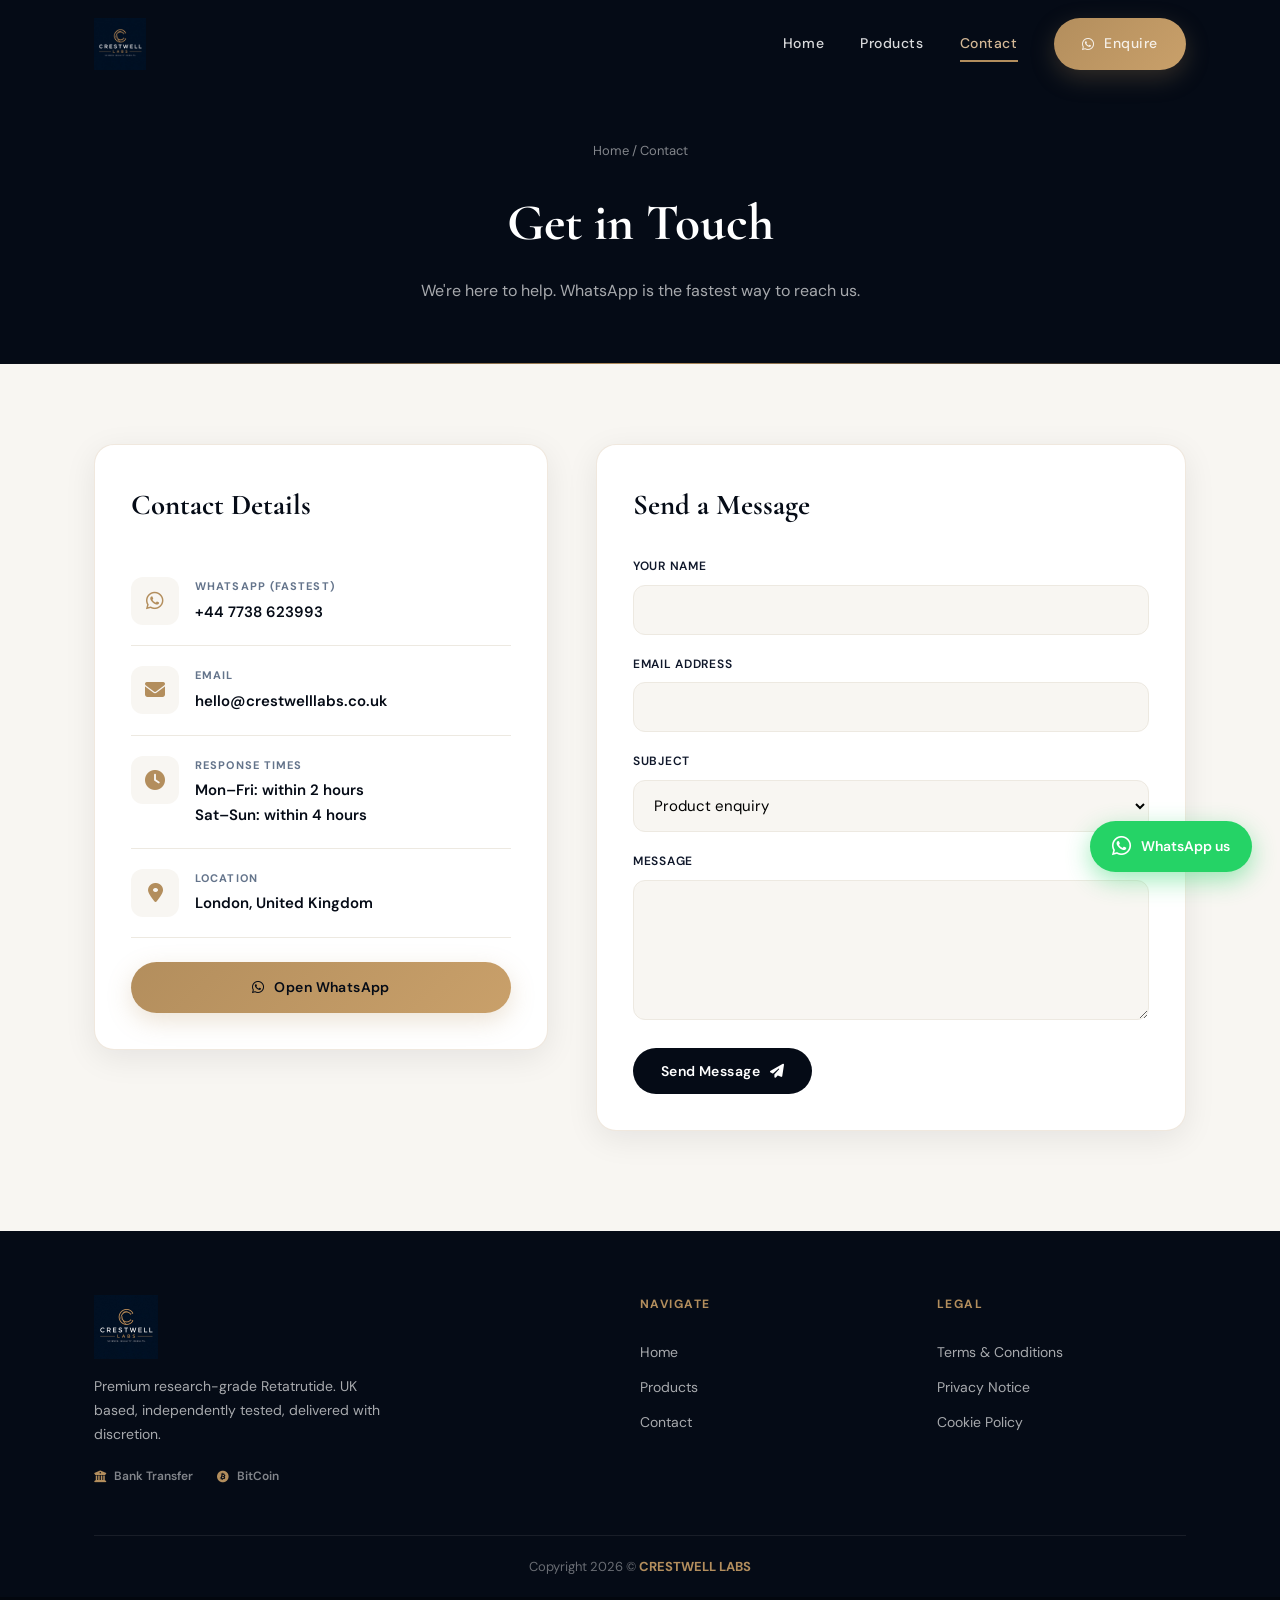
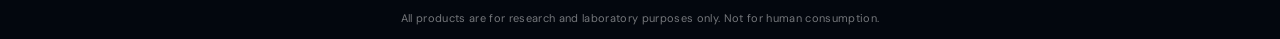
==== contact.html @ 1a8e9d15 "initial files" ====
<!DOCTYPE html>
<html lang="en">
<head>
  <meta charset="UTF-8">
  <meta name="viewport" content="width=device-width, initial-scale=1.0">
  <meta name="description" content="Contact Crestwell Labs — WhatsApp, email, or send a message.">
  <title>Contact | Crestwell Labs</title>
  <link rel="preconnect" href="https://fonts.googleapis.com">
  <link rel="preconnect" href="https://fonts.gstatic.com" crossorigin>
  <link href="https://fonts.googleapis.com/css2?family=Cormorant+Garamond:ital,wght@0,500;0,600;0,700;1,500&family=DM+Sans:wght@400;500;600;700&display=swap" rel="stylesheet">
  <link rel="stylesheet" href="https://cdnjs.cloudflare.com/ajax/libs/font-awesome/6.5.1/css/all.min.css">
  <link rel="stylesheet" href="css/styles.css">
</head>
<body>

  <header class="site-header scrolled">
    <div class="container">
      <div class="header-inner">
        <a href="index.html" class="logo">
          <img src="images/logo-dark.png" alt="Crestwell Labs">
        </a>
        <nav class="nav-desktop">
          <a href="index.html">Home</a>
          <a href="products.html">Products</a>
          <a href="contact.html" class="active">Contact</a>
          <a href="https://wa.me/447738623993?text=Hello%2C%20I%27d%20like%20to%20enquire%20about%20Crestwell%20Labs" class="btn btn-gold" target="_blank" rel="noopener">
            <i class="fab fa-whatsapp"></i> Enquire
          </a>
        </nav>
        <button class="menu-toggle" aria-label="Menu"><i class="fas fa-bars"></i></button>
      </div>
    </div>
  </header>
  <div class="nav-overlay"></div>
  <nav class="nav-mobile">
    <a href="index.html">Home</a>
    <a href="products.html">Products</a>
    <a href="contact.html" class="active">Contact</a>
    <a href="terms.html">Terms &amp; Conditions</a>
    <a href="privacy.html">Privacy Notice</a>
    <a href="cookies.html">Cookie Policy</a>
  </nav>

  <div class="page-hero">
    <div class="container">
      <div class="breadcrumb"><a href="index.html">Home</a> / Contact</div>
      <h1>Get in Touch</h1>
      <p>We're here to help. WhatsApp is the fastest way to reach us.</p>
    </div>
  </div>

  <section style="padding: 80px 0 100px;">
    <div class="container">
      <div class="contact-grid">
        <div class="contact-card">
          <h2>Contact Details</h2>
          <div class="contact-item">
            <div class="contact-item-icon"><i class="fab fa-whatsapp"></i></div>
            <div>
              <label>WhatsApp (Fastest)</label>
              <a href="https://wa.me/447738623993" target="_blank" rel="noopener">+44 7738 623993</a>
            </div>
          </div>
          <div class="contact-item">
            <div class="contact-item-icon"><i class="fas fa-envelope"></i></div>
            <div>
              <label>Email</label>
              <a href="mailto:hello@crestwelllabs.co.uk">hello@crestwelllabs.co.uk</a>
            </div>
          </div>
          <div class="contact-item">
            <div class="contact-item-icon"><i class="fas fa-clock"></i></div>
            <div>
              <label>Response Times</label>
              <p>Mon–Fri: within 2 hours<br>Sat–Sun: within 4 hours</p>
            </div>
          </div>
          <div class="contact-item">
            <div class="contact-item-icon"><i class="fas fa-map-marker-alt"></i></div>
            <div>
              <label>Location</label>
              <p>London, United Kingdom</p>
            </div>
          </div>
          <a href="https://wa.me/447738623993?text=Hello%2C%20I%27d%20like%20to%20get%20in%20touch" class="btn btn-gold" style="width:100%;justify-content:center;margin-top:24px;" target="_blank" rel="noopener">
            <i class="fab fa-whatsapp"></i> Open WhatsApp
          </a>
        </div>

        <div class="contact-card">
          <h2>Send a Message</h2>
          <form id="contactForm">
            <div class="form-group">
              <label for="name">Your Name</label>
              <input type="text" id="name" name="name" required>
            </div>
            <div class="form-group">
              <label for="email">Email Address</label>
              <input type="email" id="email" name="email" required>
            </div>
            <div class="form-group">
              <label for="subject">Subject</label>
              <select id="subject" name="subject">
                <option>Product enquiry</option>
                <option>Order support</option>
                <option>Wholesale enquiry</option>
                <option>General question</option>
              </select>
            </div>
            <div class="form-group">
              <label for="message">Message</label>
              <textarea id="message" name="message" required></textarea>
            </div>
            <button type="submit" class="btn btn-navy">Send Message <i class="fas fa-paper-plane"></i></button>
          </form>
        </div>
      </div>
    </div>
  </section>

  <footer class="site-footer">
    <div class="container">
      <div class="footer-top">
        <div class="footer-brand">
          <img src="images/logo-dark.png" alt="Crestwell Labs">
          <p>Premium research-grade Retatrutide. UK based, independently tested, delivered with discretion.</p>
          <div class="footer-payments">
            <span><i class="fas fa-university"></i> Bank Transfer</span>
            <span><i class="fab fa-bitcoin"></i> BitCoin</span>
          </div>
        </div>
        <div class="footer-col">
          <h4>Navigate</h4>
          <a href="index.html">Home</a>
          <a href="products.html">Products</a>
          <a href="contact.html">Contact</a>
        </div>
        <div class="footer-col">
          <h4>Legal</h4>
          <a href="terms.html">Terms &amp; Conditions</a>
          <a href="privacy.html">Privacy Notice</a>
          <a href="cookies.html">Cookie Policy</a>
        </div>
      </div>
      <div class="footer-bottom">Copyright 2026 &copy; <strong>CRESTWELL LABS</strong></div>
    </div>
    <div class="disclaimer-bar">All products are for research and laboratory purposes only. Not for human consumption.</div>
  </footer>

  <a href="https://wa.me/447738623993?text=Hello%2C%20I%20need%20more%20info%20about%20Crestwell%20Labs" class="whatsapp-float" target="_blank" rel="noopener" aria-label="WhatsApp">
    <i class="fab fa-whatsapp"></i><span>WhatsApp us</span>
  </a>

  <script src="js/main.js"></script>
</body>
</html>
---- css/styles.css ----
/* Crestwell Labs — Premium Static Site */

:root {
  --navy: #050b16;
  --navy-soft: #0c1829;
  --navy-card: #101f35;
  --gold: #b38e5d;
  --gold-light: #d4b896;
  --gold-glow: rgba(179, 142, 93, 0.25);
  --white: #ffffff;
  --cream: #f8f6f2;
  --cream-dark: #ede9e1;
  --text: #0f172a;
  --text-muted: #64748b;
  --border: rgba(179, 142, 93, 0.2);
  --radius: 20px;
  --radius-sm: 12px;
  --shadow: 0 8px 32px rgba(5, 11, 22, 0.08);
  --shadow-lg: 0 24px 60px rgba(5, 11, 22, 0.18);
  --transition: 0.35s cubic-bezier(0.4, 0, 0.2, 1);
}

*, *::before, *::after { margin: 0; padding: 0; box-sizing: border-box; }
html { scroll-behavior: smooth; }

body {
  font-family: 'DM Sans', system-ui, sans-serif;
  background: var(--cream);
  color: var(--text);
  line-height: 1.65;
  font-size: 16px;
  overflow-x: hidden;
}

img { max-width: 100%; height: auto; display: block; }
a { color: inherit; text-decoration: none; }

.container { max-width: 1140px; margin: 0 auto; padding: 0 24px; }

/* ── Header ── */
.site-header {
  position: fixed;
  top: 0;
  left: 0;
  right: 0;
  z-index: 1000;
  padding: 18px 0;
  transition: all var(--transition);
}

.site-header.scrolled {
  background: rgba(5, 11, 22, 0.95);
  backdrop-filter: blur(20px);
  padding: 12px 0;
  box-shadow: 0 4px 30px rgba(0, 0, 0, 0.3);
}

.header-inner {
  display: flex;
  align-items: center;
  justify-content: space-between;
  gap: 24px;
}

.logo img { height: 52px; width: auto; transition: height var(--transition); }
.site-header.scrolled .logo img { height: 44px; }

.nav-desktop {
  display: flex;
  align-items: center;
  gap: 36px;
}

.nav-desktop a {
  font-size: 14px;
  font-weight: 500;
  letter-spacing: 0.04em;
  color: rgba(255, 255, 255, 0.85);
  position: relative;
  transition: color var(--transition);
}

.nav-desktop a::after {
  content: '';
  position: absolute;
  bottom: -6px;
  left: 0;
  width: 0;
  height: 2px;
  background: var(--gold);
  transition: width var(--transition);
}

.nav-desktop a:hover,
.nav-desktop a.active { color: var(--gold-light); }

.nav-desktop a:hover::after,
.nav-desktop a.active::after { width: 100%; }

.btn {
  display: inline-flex;
  align-items: center;
  gap: 10px;
  padding: 14px 28px;
  border-radius: 50px;
  font-family: inherit;
  font-size: 14px;
  font-weight: 600;
  letter-spacing: 0.03em;
  border: none;
  cursor: pointer;
  transition: all var(--transition);
}

.btn-gold {
  background: linear-gradient(135deg, var(--gold), #c9a06a);
  color: var(--navy);
  box-shadow: 0 8px 24px var(--gold-glow);
}

.btn-gold:hover {
  transform: translateY(-3px);
  box-shadow: 0 12px 32px var(--gold-glow);
  color: var(--navy);
}

.btn-outline {
  background: transparent;
  color: var(--white);
  border: 2px solid rgba(255, 255, 255, 0.35);
}

.btn-outline:hover {
  border-color: var(--gold);
  color: var(--gold-light);
  background: rgba(179, 142, 93, 0.1);
}

.btn-navy {
  background: var(--navy);
  color: var(--white);
}

.btn-navy:hover {
  background: var(--gold);
  color: var(--navy);
  transform: translateY(-2px);
}

.menu-toggle {
  display: none;
  background: none;
  border: none;
  color: var(--white);
  font-size: 24px;
  cursor: pointer;
}

.nav-mobile {
  display: none;
  position: fixed;
  top: 0;
  right: -100%;
  width: min(320px, 85vw);
  height: 100vh;
  background: var(--navy);
  padding: 80px 32px 32px;
  flex-direction: column;
  gap: 4px;
  z-index: 999;
  transition: right var(--transition);
  box-shadow: -8px 0 40px rgba(0, 0, 0, 0.4);
}

.nav-mobile.open { right: 0; display: flex; }

.nav-mobile a {
  padding: 16px 0;
  font-size: 15px;
  font-weight: 500;
  color: rgba(255, 255, 255, 0.8);
  border-bottom: 1px solid rgba(255, 255, 255, 0.08);
}

.nav-mobile a:hover,
.nav-mobile a.active { color: var(--gold); }

.nav-overlay {
  display: none;
  position: fixed;
  inset: 0;
  background: rgba(0, 0, 0, 0.6);
  z-index: 998;
}

.nav-overlay.open { display: block; }

/* ── Hero ── */
.hero {
  position: relative;
  min-height: 100vh;
  display: flex;
  align-items: center;
  background: var(--navy);
  overflow: hidden;
  padding: 120px 0 80px;
}

.hero-bg-pattern {
  position: absolute;
  inset: 0;
  opacity: 0.04;
  background-image: url("data:image/svg+xml,%3Csvg width='60' height='60' viewBox='0 0 60 60' xmlns='http://www.w3.org/2000/svg'%3E%3Cg fill='none' fill-rule='evenodd'%3E%3Cg fill='%23b38e5d' fill-opacity='1'%3E%3Cpath d='M36 34v-4h-2v4h-4v2h4v4h2v-4h4v-2h-4zm0-30V0h-2v4h-4v2h4v4h2V6h4V4h-4zM6 34v-4H4v4H0v2h4v4h2v-4h4v-2H6zM6 4V0H4v4H0v2h4v4h2V6h4V4H6z'/%3E%3C/g%3E%3C/g%3E%3C/svg%3E");
}

.hero-glow {
  position: absolute;
  width: 600px;
  height: 600px;
  border-radius: 50%;
  background: radial-gradient(circle, var(--gold-glow) 0%, transparent 70%);
  top: -200px;
  right: -100px;
  pointer-events: none;
}

.hero-glow-2 {
  position: absolute;
  width: 400px;
  height: 400px;
  border-radius: 50%;
  background: radial-gradient(circle, rgba(179, 142, 93, 0.12) 0%, transparent 70%);
  bottom: -100px;
  left: -100px;
  pointer-events: none;
}

.hero-grid {
  display: grid;
  grid-template-columns: 1fr 1fr;
  gap: 60px;
  align-items: center;
  position: relative;
  z-index: 1;
}

.hero-content { color: var(--white); }

.hero-eyebrow {
  display: inline-flex;
  align-items: center;
  gap: 8px;
  font-size: 12px;
  font-weight: 600;
  letter-spacing: 0.2em;
  text-transform: uppercase;
  color: var(--gold);
  margin-bottom: 24px;
}

.hero-eyebrow::before {
  content: '';
  width: 32px;
  height: 1px;
  background: var(--gold);
}

.hero h1 {
  font-family: 'Cormorant Garamond', serif;
  font-size: clamp(2.8rem, 5.5vw, 4.2rem);
  font-weight: 600;
  line-height: 1.1;
  margin-bottom: 24px;
  letter-spacing: -0.02em;
}

.hero h1 em {
  font-style: italic;
  color: var(--gold-light);
}

.hero-desc {
  font-size: 17px;
  color: rgba(255, 255, 255, 0.75);
  max-width: 480px;
  margin-bottom: 36px;
  line-height: 1.75;
}

.hero-actions { display: flex; flex-wrap: wrap; gap: 16px; }

.hero-visual {
  position: relative;
  display: flex;
  justify-content: center;
  align-items: center;
}

.hero-product-frame {
  position: relative;
  background: linear-gradient(145deg, rgba(255,255,255,0.08), rgba(255,255,255,0.02));
  border: 1px solid rgba(179, 142, 93, 0.3);
  border-radius: var(--radius);
  padding: 40px;
  box-shadow: var(--shadow-lg);
}

.hero-product-frame img {
  max-height: 420px;
  width: auto;
  margin: 0 auto;
  filter: drop-shadow(0 20px 40px rgba(0, 0, 0, 0.4));
}

.hero-badge-float {
  position: absolute;
  background: var(--white);
  color: var(--navy);
  padding: 12px 20px;
  border-radius: 50px;
  font-size: 13px;
  font-weight: 700;
  box-shadow: var(--shadow);
  display: flex;
  align-items: center;
  gap: 8px;
}

.hero-badge-float i { color: var(--gold); }

.hero-badge-float.top-right { top: -16px; right: -16px; }
.hero-badge-float.bottom-left { bottom: -16px; left: -16px; }

/* ── Stats bar ── */
.stats-bar {
  background: var(--gold);
  padding: 28px 0;
}

.stats-grid {
  display: grid;
  grid-template-columns: repeat(4, 1fr);
  gap: 24px;
  text-align: center;
}

.stat-item strong {
  display: block;
  font-family: 'Cormorant Garamond', serif;
  font-size: 2rem;
  font-weight: 700;
  color: var(--navy);
  line-height: 1;
  margin-bottom: 4px;
}

.stat-item span {
  font-size: 12px;
  font-weight: 600;
  text-transform: uppercase;
  letter-spacing: 0.1em;
  color: rgba(5, 11, 22, 0.7);
}

/* ── Sections ── */
section { padding: 100px 0; }

.section-label {
  display: inline-block;
  font-size: 11px;
  font-weight: 700;
  letter-spacing: 0.2em;
  text-transform: uppercase;
  color: var(--gold);
  margin-bottom: 12px;
}

.section-header {
  text-align: center;
  max-width: 580px;
  margin: 0 auto 56px;
}

.section-header h2 {
  font-family: 'Cormorant Garamond', serif;
  font-size: clamp(2rem, 4vw, 2.8rem);
  font-weight: 600;
  color: var(--navy);
  margin-bottom: 16px;
  line-height: 1.2;
}

.section-header p { color: var(--text-muted); font-size: 16px; }

/* ── Pillars (from product box) ── */
.pillars-grid {
  display: grid;
  grid-template-columns: repeat(4, 1fr);
  gap: 24px;
}

.pillar-card {
  background: var(--white);
  border-radius: var(--radius);
  padding: 32px 24px;
  text-align: center;
  border: 1px solid var(--border);
  transition: all var(--transition);
}

.pillar-card:hover {
  transform: translateY(-8px);
  box-shadow: var(--shadow-lg);
  border-color: var(--gold);
}

.pillar-icon {
  width: 64px;
  height: 64px;
  margin: 0 auto 20px;
  background: linear-gradient(135deg, var(--navy), var(--navy-soft));
  border-radius: 16px;
  display: flex;
  align-items: center;
  justify-content: center;
  font-size: 26px;
  color: var(--gold);
}

.pillar-card h3 {
  font-size: 15px;
  font-weight: 700;
  color: var(--navy);
  margin-bottom: 10px;
}

.pillar-card p {
  font-size: 13px;
  color: var(--text-muted);
  line-height: 1.6;
}

/* ── Products ── */
.section-dark {
  background: var(--navy);
  color: var(--white);
}

.section-dark .section-header h2 { color: var(--white); }
.section-dark .section-header p { color: rgba(255, 255, 255, 0.6); }

.products-grid {
  display: grid;
  grid-template-columns: repeat(auto-fill, minmax(300px, 1fr));
  gap: 28px;
}

.product-card {
  background: var(--navy-card);
  border-radius: var(--radius);
  overflow: hidden;
  border: 1px solid rgba(179, 142, 93, 0.15);
  transition: all var(--transition);
  display: flex;
  flex-direction: column;
}

.product-card:hover {
  transform: translateY(-10px);
  border-color: var(--gold);
  box-shadow: 0 24px 48px rgba(0, 0, 0, 0.4), 0 0 0 1px rgba(179, 142, 93, 0.2);
}

.product-image {
  background: linear-gradient(180deg, rgba(255,255,255,0.06) 0%, transparent 100%);
  padding: 32px 24px 16px;
  display: flex;
  align-items: center;
  justify-content: center;
  min-height: 280px;
}

.product-image img {
  max-height: 220px;
  width: auto;
  object-fit: contain;
  transition: transform 0.5s ease;
}

.product-card:hover .product-image img { transform: scale(1.05); }

.product-body {
  padding: 24px 28px 28px;
  flex: 1;
  display: flex;
  flex-direction: column;
}

.product-purity {
  display: inline-flex;
  align-items: center;
  gap: 6px;
  font-size: 11px;
  font-weight: 700;
  letter-spacing: 0.12em;
  text-transform: uppercase;
  color: var(--gold);
  border: 1px solid var(--gold);
  padding: 4px 12px;
  border-radius: 4px;
  width: fit-content;
  margin-bottom: 12px;
}

.product-body h3 {
  font-family: 'Cormorant Garamond', serif;
  font-size: 1.5rem;
  font-weight: 600;
  color: var(--white);
  margin-bottom: 6px;
}

.product-subtitle {
  font-size: 12px;
  color: var(--gold);
  font-weight: 600;
  letter-spacing: 0.08em;
  text-transform: uppercase;
  margin-bottom: 16px;
}

.product-price {
  font-size: 1.75rem;
  font-weight: 700;
  color: var(--gold-light);
  margin-bottom: 20px;
  margin-top: auto;
}

.product-price small {
  font-size: 14px;
  font-weight: 400;
  color: rgba(255, 255, 255, 0.5);
}

.btn-enquire {
  display: flex;
  align-items: center;
  justify-content: center;
  gap: 8px;
  width: 100%;
  padding: 14px;
  background: transparent;
  border: 2px solid var(--gold);
  color: var(--gold);
  border-radius: 50px;
  font-family: inherit;
  font-size: 13px;
  font-weight: 600;
  letter-spacing: 0.05em;
  text-transform: uppercase;
  transition: all var(--transition);
  cursor: pointer;
}

.btn-enquire:hover {
  background: var(--gold);
  color: var(--navy);
}

/* Products page — light cards */
.products-page .product-card {
  background: var(--white);
  border-color: var(--border);
}

.products-page .product-card:hover {
  box-shadow: var(--shadow-lg);
}

.products-page .product-image {
  background: var(--cream);
}

.products-page .product-body h3 { color: var(--navy); }
.products-page .product-price { color: var(--navy); }
.products-page .btn-enquire { color: var(--navy); border-color: var(--navy); }
.products-page .btn-enquire:hover { background: var(--navy); color: var(--white); }

/* ── About band ── */
.about-band {
  display: grid;
  grid-template-columns: 1fr 1fr;
  gap: 80px;
  align-items: center;
}

.about-visual {
  position: relative;
}

.about-visual img {
  border-radius: var(--radius);
  box-shadow: var(--shadow-lg);
  width: 100%;
}

.about-visual::before {
  content: '';
  position: absolute;
  inset: -16px;
  border: 2px solid var(--gold);
  border-radius: calc(var(--radius) + 8px);
  opacity: 0.4;
  z-index: -1;
}

.about-text h2 {
  font-family: 'Cormorant Garamond', serif;
  font-size: 2.4rem;
  color: var(--navy);
  margin-bottom: 20px;
  line-height: 1.2;
}

.about-text p {
  color: var(--text-muted);
  margin-bottom: 16px;
  font-size: 16px;
}

.about-list {
  list-style: none;
  margin: 28px 0 32px;
}

.about-list li {
  display: flex;
  align-items: center;
  gap: 12px;
  padding: 10px 0;
  font-weight: 500;
  color: var(--text);
}

.about-list li i {
  color: var(--gold);
  font-size: 18px;
}

/* ── CTA ── */
.cta-section {
  background: linear-gradient(135deg, var(--navy) 0%, var(--navy-soft) 100%);
  padding: 80px 0;
  text-align: center;
  position: relative;
  overflow: hidden;
}

.cta-section::before {
  content: '';
  position: absolute;
  inset: 0;
  background: radial-gradient(ellipse at center, var(--gold-glow) 0%, transparent 60%);
  pointer-events: none;
}

.cta-section h2 {
  font-family: 'Cormorant Garamond', serif;
  font-size: clamp(2rem, 4vw, 2.8rem);
  color: var(--white);
  margin-bottom: 16px;
  position: relative;
}

.cta-section p {
  color: rgba(255, 255, 255, 0.7);
  max-width: 500px;
  margin: 0 auto 32px;
  position: relative;
}

/* ── Page hero (inner pages) ── */
.page-hero {
  background: var(--navy);
  padding: 140px 0 60px;
  text-align: center;
  color: var(--white);
  position: relative;
  overflow: hidden;
}

.page-hero::after {
  content: '';
  position: absolute;
  bottom: 0;
  left: 0;
  right: 0;
  height: 1px;
  background: linear-gradient(90deg, transparent, var(--gold), transparent);
}

.page-hero h1 {
  font-family: 'Cormorant Garamond', serif;
  font-size: clamp(2.2rem, 4vw, 3.2rem);
  margin-bottom: 12px;
}

.page-hero p {
  color: rgba(255, 255, 255, 0.65);
  font-size: 16px;
}

.breadcrumb {
  font-size: 13px;
  color: rgba(255, 255, 255, 0.5);
  margin-bottom: 20px;
}

.breadcrumb a:hover { color: var(--gold); }

/* ── Contact ── */
.contact-grid {
  display: grid;
  grid-template-columns: 1fr 1.3fr;
  gap: 48px;
  align-items: start;
}

.contact-card {
  background: var(--white);
  border-radius: var(--radius);
  padding: 36px;
  border: 1px solid var(--border);
  box-shadow: var(--shadow);
}

.contact-card h2 {
  font-family: 'Cormorant Garamond', serif;
  font-size: 1.8rem;
  color: var(--navy);
  margin-bottom: 28px;
}

.contact-item {
  display: flex;
  gap: 16px;
  padding: 20px 0;
  border-bottom: 1px solid var(--cream-dark);
}

.contact-item:last-child { border-bottom: none; }

.contact-item-icon {
  width: 48px;
  height: 48px;
  background: var(--cream);
  border-radius: 12px;
  display: flex;
  align-items: center;
  justify-content: center;
  color: var(--gold);
  font-size: 20px;
  flex-shrink: 0;
}

.contact-item label {
  display: block;
  font-size: 11px;
  font-weight: 700;
  text-transform: uppercase;
  letter-spacing: 0.1em;
  color: var(--text-muted);
  margin-bottom: 4px;
}

.contact-item a,
.contact-item p {
  font-weight: 600;
  color: var(--navy);
  font-size: 15px;
}

.contact-item a:hover { color: var(--gold); }

.form-group { margin-bottom: 20px; }

.form-group label {
  display: block;
  font-size: 12px;
  font-weight: 600;
  text-transform: uppercase;
  letter-spacing: 0.06em;
  margin-bottom: 8px;
  color: var(--text);
}

.form-group input,
.form-group textarea,
.form-group select {
  width: 100%;
  padding: 14px 16px;
  border: 1.5px solid var(--cream-dark);
  border-radius: var(--radius-sm);
  font-family: inherit;
  font-size: 15px;
  background: var(--cream);
  transition: border-color var(--transition);
}

.form-group input:focus,
.form-group textarea:focus,
.form-group select:focus {
  outline: none;
  border-color: var(--gold);
  background: var(--white);
}

.form-group textarea { min-height: 140px; resize: vertical; }

/* ── Legal ── */
.legal-wrap {
  max-width: 760px;
  margin: 0 auto;
  background: var(--white);
  border-radius: var(--radius);
  padding: 48px;
  border: 1px solid var(--border);
  box-shadow: var(--shadow);
}

.legal-wrap h2 {
  font-family: 'Cormorant Garamond', serif;
  font-size: 2rem;
  color: var(--navy);
  margin-bottom: 24px;
}

.legal-wrap h3 {
  font-size: 16px;
  color: var(--navy);
  margin: 28px 0 10px;
}

.legal-wrap p,
.legal-wrap li {
  color: var(--text-muted);
  font-size: 15px;
  line-height: 1.75;
  margin-bottom: 10px;
}

.legal-wrap ul { padding-left: 20px; }

.legal-wrap .updated {
  margin-top: 32px;
  font-size: 13px;
  font-style: italic;
  color: var(--text-muted);
}

/* ── Footer ── */
.site-footer {
  background: var(--navy);
  color: rgba(255, 255, 255, 0.65);
  padding: 64px 0 0;
}

.footer-top {
  display: grid;
  grid-template-columns: 2fr 1fr 1fr;
  gap: 48px;
  padding-bottom: 48px;
  border-bottom: 1px solid rgba(255, 255, 255, 0.08);
}

.footer-brand img { height: 64px; margin-bottom: 16px; }

.footer-brand p {
  font-size: 14px;
  line-height: 1.7;
  max-width: 300px;
}

.footer-col h4 {
  font-size: 12px;
  font-weight: 700;
  text-transform: uppercase;
  letter-spacing: 0.12em;
  color: var(--gold);
  margin-bottom: 20px;
}

.footer-col a {
  display: block;
  font-size: 14px;
  padding: 6px 0;
  transition: color var(--transition);
}

.footer-col a:hover { color: var(--gold-light); }

.footer-payments {
  display: flex;
  gap: 24px;
  margin-top: 20px;
}

.footer-payments span {
  font-size: 12px;
  font-weight: 600;
  color: rgba(255, 255, 255, 0.5);
  display: flex;
  align-items: center;
  gap: 8px;
}

.footer-payments i { color: var(--gold); }

.footer-bottom {
  text-align: center;
  padding: 20px 0;
  font-size: 13px;
  color: rgba(255, 255, 255, 0.4);
}

.footer-bottom strong { color: var(--gold); }

.disclaimer-bar {
  background: rgba(0, 0, 0, 0.35);
  text-align: center;
  padding: 12px;
  font-size: 11px;
  color: rgba(255, 255, 255, 0.45);
  letter-spacing: 0.03em;
}

/* ── WhatsApp ── */
.whatsapp-float {
  position: fixed;
  bottom: 28px;
  right: 28px;
  background: #25d366;
  color: white;
  padding: 14px 22px;
  border-radius: 50px;
  font-weight: 600;
  font-size: 14px;
  display: flex;
  align-items: center;
  gap: 10px;
  box-shadow: 0 8px 24px rgba(37, 211, 102, 0.45);
  z-index: 999;
  transition: transform var(--transition);
}

.whatsapp-float:hover {
  transform: scale(1.06);
  color: white;
}

.whatsapp-float i { font-size: 22px; }

.text-center { text-align: center; }
.mt-48 { margin-top: 48px; }

/* ── Responsive ── */
@media (max-width: 1024px) {
  .hero-grid { grid-template-columns: 1fr; text-align: center; }
  .hero-desc { margin-left: auto; margin-right: auto; }
  .hero-actions { justify-content: center; }
  .hero-visual { order: -1; }
  .hero-product-frame img { max-height: 300px; }
  .pillars-grid { grid-template-columns: repeat(2, 1fr); }
  .about-band { grid-template-columns: 1fr; gap: 48px; }
  .footer-top { grid-template-columns: 1fr 1fr; }
  .stats-grid { grid-template-columns: repeat(2, 1fr); }
}

@media (max-width: 768px) {
  .nav-desktop { display: none; }
  .menu-toggle { display: block; }
  section { padding: 72px 0; }
  .pillars-grid { grid-template-columns: 1fr; }
  .contact-grid { grid-template-columns: 1fr; }
  .footer-top { grid-template-columns: 1fr; }
  .products-grid { grid-template-columns: 1fr; }
  .hero-badge-float { display: none; }
  .whatsapp-float span { display: none; }
  .whatsapp-float {
    width: 56px;
    height: 56px;
    padding: 0;
    justify-content: center;
    border-radius: 50%;
  }
}
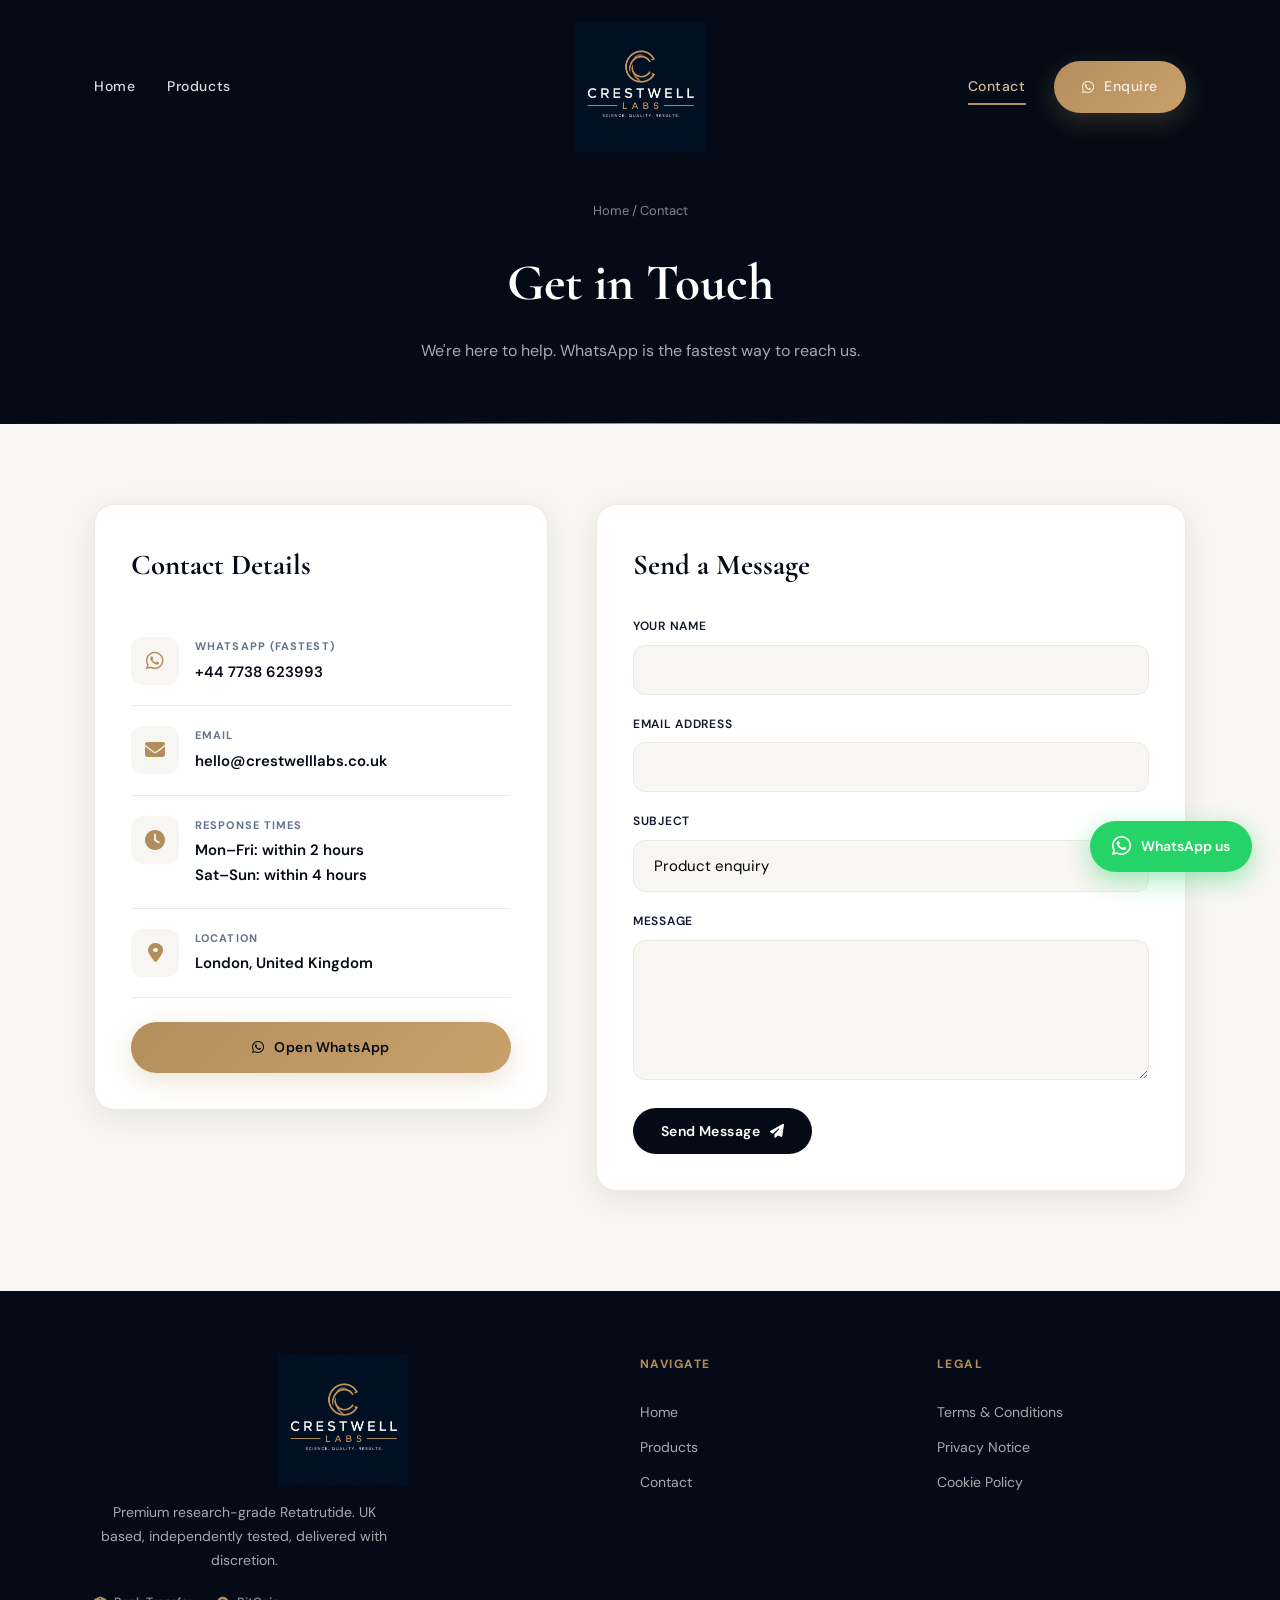
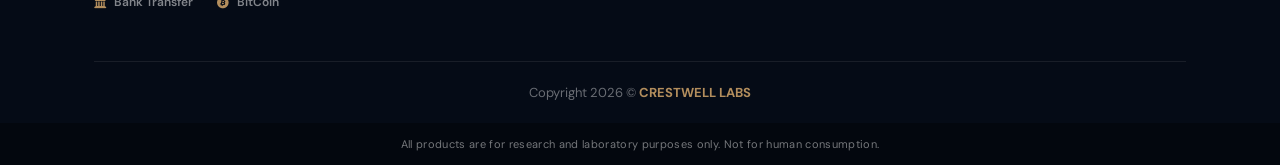
==== commit 2e3a012e: "update the header logo" ====
--- a/contact.html
+++ b/contact.html
@@ -16,18 +16,22 @@
   <header class="site-header scrolled">
     <div class="container">
       <div class="header-inner">
-        <a href="index.html" class="logo">
+        <nav class="nav-desktop nav-left">
+          <a href="index.html">Home</a>
+          <a href="products.html">Products</a>
+        </nav>
+        <a href="index.html" class="logo logo-center">
           <img src="images/logo-dark.png" alt="Crestwell Labs">
         </a>
-        <nav class="nav-desktop">
-          <a href="index.html">Home</a>
-          <a href="products.html">Products</a>
-          <a href="contact.html" class="active">Contact</a>
-          <a href="https://wa.me/447738623993?text=Hello%2C%20I%27d%20like%20to%20enquire%20about%20Crestwell%20Labs" class="btn btn-gold" target="_blank" rel="noopener">
-            <i class="fab fa-whatsapp"></i> Enquire
-          </a>
-        </nav>
-        <button class="menu-toggle" aria-label="Menu"><i class="fas fa-bars"></i></button>
+        <div class="header-right">
+          <nav class="nav-desktop nav-right">
+            <a href="contact.html" class="active">Contact</a>
+            <a href="https://wa.me/447738623993?text=Hello%2C%20I%27d%20like%20to%20enquire%20about%20Crestwell%20Labs" class="btn btn-gold" target="_blank" rel="noopener">
+              <i class="fab fa-whatsapp"></i> Enquire
+            </a>
+          </nav>
+          <button class="menu-toggle" aria-label="Menu"><i class="fas fa-bars"></i></button>
+        </div>
       </div>
     </div>
   </header>
--- a/css/styles.css
+++ b/css/styles.css
@@ -44,32 +44,57 @@
   left: 0;
   right: 0;
   z-index: 1000;
-  padding: 18px 0;
+  padding: 22px 0;
   transition: all var(--transition);
 }
 
 .site-header.scrolled {
   background: rgba(5, 11, 22, 0.95);
   backdrop-filter: blur(20px);
-  padding: 12px 0;
+  padding: 14px 0;
   box-shadow: 0 4px 30px rgba(0, 0, 0, 0.3);
 }
 
+.site-header .container { position: relative; }
+
 .header-inner {
-  display: flex;
-  align-items: center;
-  justify-content: space-between;
-  gap: 24px;
-}
-
-.logo img { height: 52px; width: auto; transition: height var(--transition); }
-.site-header.scrolled .logo img { height: 44px; }
+  display: grid;
+  grid-template-columns: 1fr auto 1fr;
+  align-items: center;
+  gap: 20px;
+}
+
+.logo-center {
+  justify-self: center;
+  text-align: center;
+  display: flex;
+  justify-content: center;
+}
+
+.logo img {
+  height: 130px;
+  width: auto;
+  max-width: min(320px, 70vw);
+  transition: height var(--transition);
+}
+
+.site-header.scrolled .logo img { height: 100px; }
+
+.header-right {
+  justify-self: end;
+  display: flex;
+  align-items: center;
+  gap: 20px;
+}
 
 .nav-desktop {
   display: flex;
   align-items: center;
-  gap: 36px;
-}
+  gap: 32px;
+}
+
+.nav-left { justify-self: start; }
+.nav-right { gap: 28px; }
 
 .nav-desktop a {
   font-size: 14px;
@@ -203,7 +228,7 @@
   align-items: center;
   background: var(--navy);
   overflow: hidden;
-  padding: 120px 0 80px;
+  padding: 180px 0 80px;
 }
 
 .hero-bg-pattern {
@@ -683,7 +708,7 @@
 /* ── Page hero (inner pages) ── */
 .page-hero {
   background: var(--navy);
-  padding: 140px 0 60px;
+  padding: 200px 0 60px;
   text-align: center;
   color: var(--white);
   position: relative;
@@ -874,7 +899,16 @@
   border-bottom: 1px solid rgba(255, 255, 255, 0.08);
 }
 
-.footer-brand img { height: 64px; margin-bottom: 16px; }
+.footer-brand {
+  text-align: center;
+}
+
+.footer-brand img {
+  height: 130px;
+  width: auto;
+  max-width: 280px;
+  margin: 0 auto 16px;
+}
 
 .footer-brand p {
   font-size: 14px;
@@ -979,6 +1013,22 @@
 
 @media (max-width: 768px) {
   .nav-desktop { display: none; }
+  .nav-left { display: none; }
+  .header-inner {
+    grid-template-columns: 1fr;
+    justify-items: center;
+  }
+  .logo img {
+    height: 96px;
+    max-width: min(260px, 75vw);
+  }
+  .site-header.scrolled .logo img { height: 82px; }
+  .header-right {
+    position: absolute;
+    right: 0;
+    top: 50%;
+    transform: translateY(-50%);
+  }
   .menu-toggle { display: block; }
   section { padding: 72px 0; }
   .pillars-grid { grid-template-columns: 1fr; }
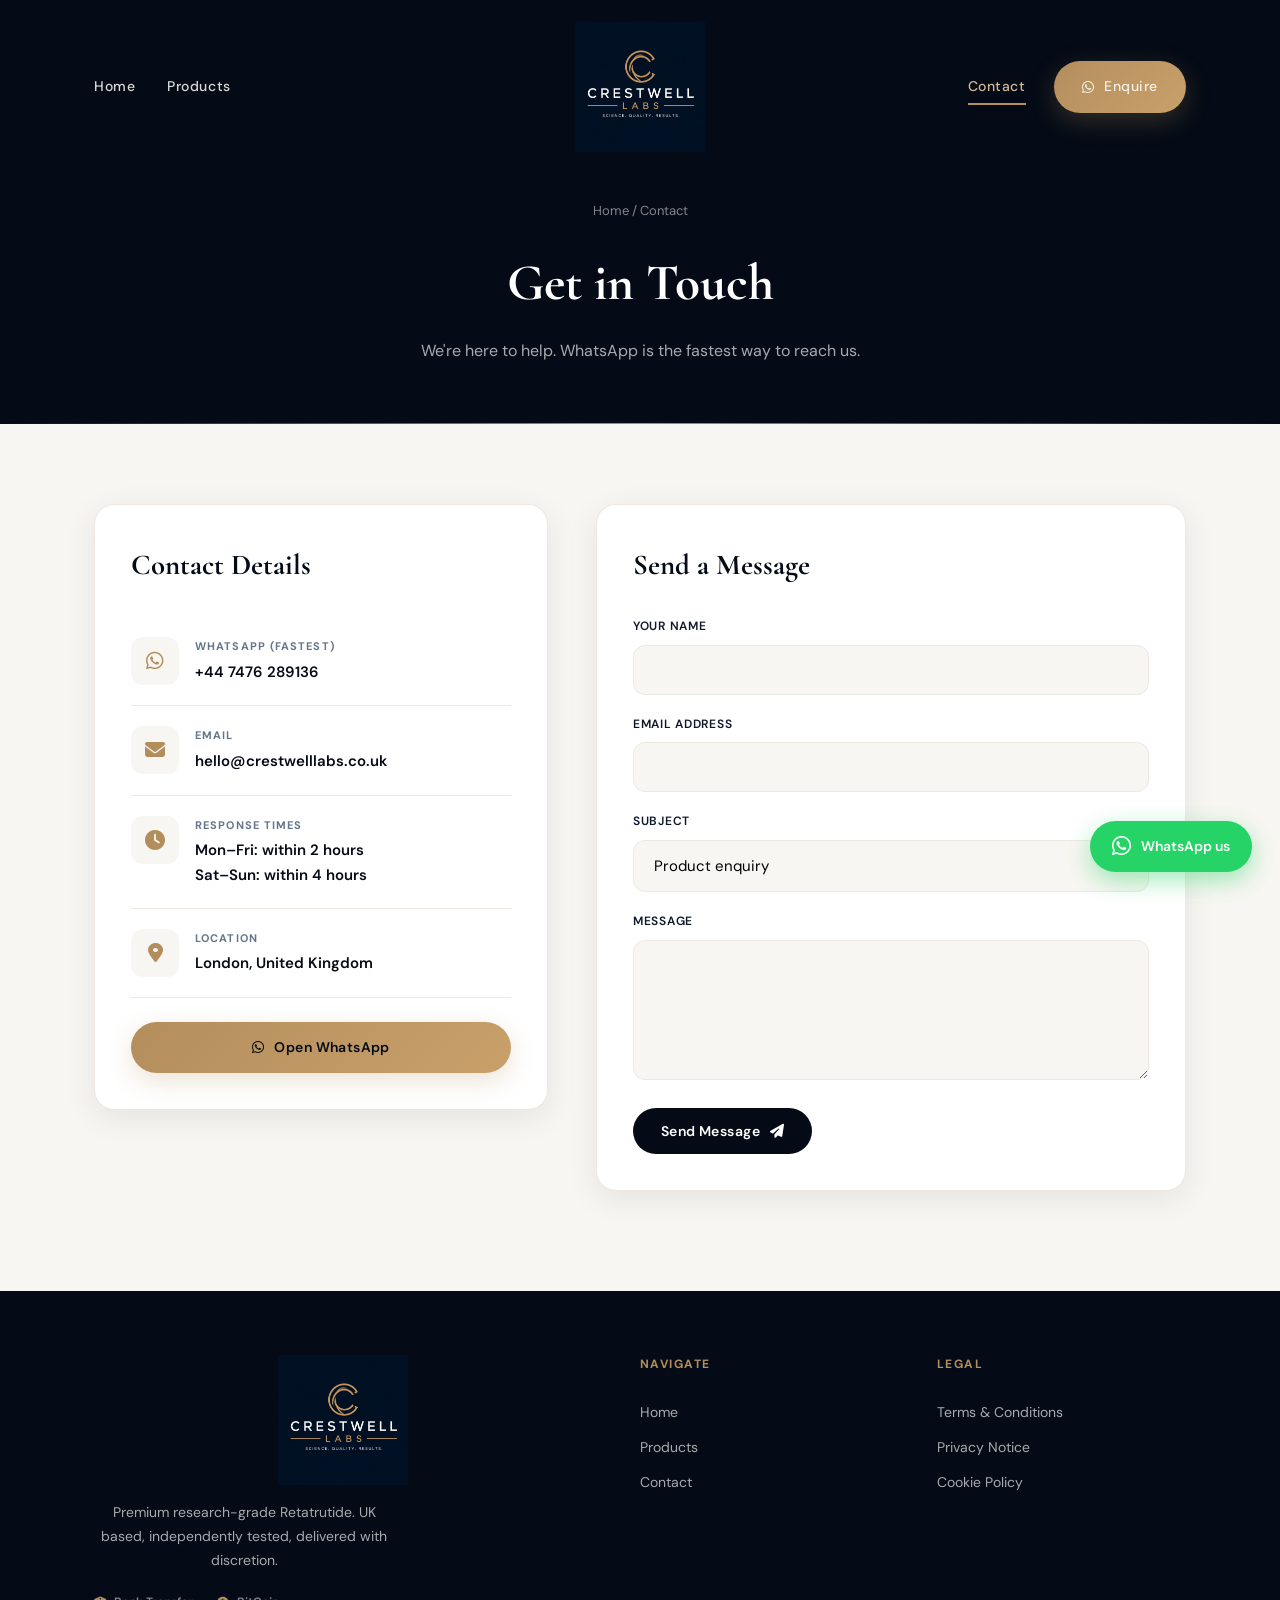
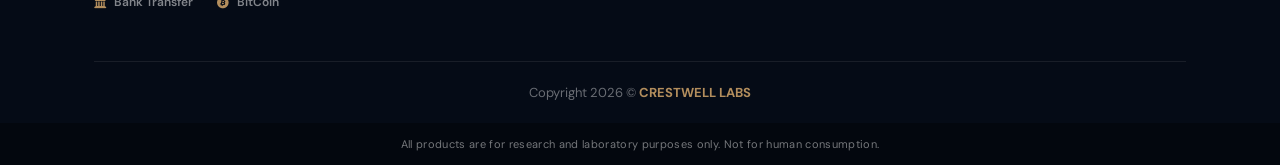
==== commit 852d3f27: "updated the mobile number" ====
--- a/contact.html
+++ b/contact.html
@@ -26,7 +26,7 @@
         <div class="header-right">
           <nav class="nav-desktop nav-right">
             <a href="contact.html" class="active">Contact</a>
-            <a href="https://wa.me/447738623993?text=Hello%2C%20I%27d%20like%20to%20enquire%20about%20Crestwell%20Labs" class="btn btn-gold" target="_blank" rel="noopener">
+            <a href="https://wa.me/447476289136?text=Hello%2C%20I%27d%20like%20to%20enquire%20about%20Crestwell%20Labs" class="btn btn-gold" target="_blank" rel="noopener">
               <i class="fab fa-whatsapp"></i> Enquire
             </a>
           </nav>
@@ -37,12 +37,18 @@
   </header>
   <div class="nav-overlay"></div>
   <nav class="nav-mobile">
-    <a href="index.html">Home</a>
-    <a href="products.html">Products</a>
-    <a href="contact.html" class="active">Contact</a>
-    <a href="terms.html">Terms &amp; Conditions</a>
-    <a href="privacy.html">Privacy Notice</a>
-    <a href="cookies.html">Cookie Policy</a>
+    <div class="nav-mobile-top">
+      <img src="images/logo-dark.png" alt="Crestwell Labs" class="nav-mobile-logo">
+      <button class="nav-mobile-close" aria-label="Close menu"><i class="fas fa-times"></i></button>
+    </div>
+    <div class="nav-mobile-links">
+      <a href="index.html">Home</a>
+      <a href="products.html">Products</a>
+      <a href="contact.html" class="active">Contact</a>
+      <a href="terms.html">Terms &amp; Conditions</a>
+      <a href="privacy.html">Privacy Notice</a>
+      <a href="cookies.html">Cookie Policy</a>
+    </div>
   </nav>
 
   <div class="page-hero">
@@ -62,7 +68,7 @@
             <div class="contact-item-icon"><i class="fab fa-whatsapp"></i></div>
             <div>
               <label>WhatsApp (Fastest)</label>
-              <a href="https://wa.me/447738623993" target="_blank" rel="noopener">+44 7738 623993</a>
+              <a href="https://wa.me/447476289136" target="_blank" rel="noopener">+44 7476 289136</a>
             </div>
           </div>
           <div class="contact-item">
@@ -86,7 +92,7 @@
               <p>London, United Kingdom</p>
             </div>
           </div>
-          <a href="https://wa.me/447738623993?text=Hello%2C%20I%27d%20like%20to%20get%20in%20touch" class="btn btn-gold" style="width:100%;justify-content:center;margin-top:24px;" target="_blank" rel="noopener">
+          <a href="https://wa.me/447476289136?text=Hello%2C%20I%27d%20like%20to%20get%20in%20touch" class="btn btn-gold" style="width:100%;justify-content:center;margin-top:24px;" target="_blank" rel="noopener">
             <i class="fab fa-whatsapp"></i> Open WhatsApp
           </a>
         </div>
@@ -151,7 +157,7 @@
     <div class="disclaimer-bar">All products are for research and laboratory purposes only. Not for human consumption.</div>
   </footer>
 
-  <a href="https://wa.me/447738623993?text=Hello%2C%20I%20need%20more%20info%20about%20Crestwell%20Labs" class="whatsapp-float" target="_blank" rel="noopener" aria-label="WhatsApp">
+  <a href="https://wa.me/447476289136?text=Hello%2C%20I%20need%20more%20info%20about%20Crestwell%20Labs" class="whatsapp-float" target="_blank" rel="noopener" aria-label="WhatsApp">
     <i class="fab fa-whatsapp"></i><span>WhatsApp us</span>
   </a>
 
--- a/css/styles.css
+++ b/css/styles.css
@@ -186,24 +186,66 @@
   position: fixed;
   top: 0;
   right: -100%;
-  width: min(320px, 85vw);
+  width: min(320px, 88vw);
   height: 100vh;
+  height: 100dvh;
   background: var(--navy);
-  padding: 80px 32px 32px;
+  padding: 0;
   flex-direction: column;
-  gap: 4px;
-  z-index: 999;
+  z-index: 1002;
   transition: right var(--transition);
   box-shadow: -8px 0 40px rgba(0, 0, 0, 0.4);
+  overflow-y: auto;
+  -webkit-overflow-scrolling: touch;
 }
 
 .nav-mobile.open { right: 0; display: flex; }
 
+.nav-mobile-top {
+  display: flex;
+  align-items: center;
+  justify-content: space-between;
+  padding: max(20px, env(safe-area-inset-top)) 24px 20px;
+  border-bottom: 1px solid rgba(255, 255, 255, 0.08);
+  flex-shrink: 0;
+}
+
+.nav-mobile-logo {
+  height: 56px;
+  width: auto;
+  max-width: 180px;
+}
+
+.nav-mobile-close {
+  background: rgba(255, 255, 255, 0.08);
+  border: none;
+  color: var(--white);
+  width: 44px;
+  height: 44px;
+  border-radius: 50%;
+  font-size: 20px;
+  cursor: pointer;
+  display: flex;
+  align-items: center;
+  justify-content: center;
+  flex-shrink: 0;
+  transition: background var(--transition);
+}
+
+.nav-mobile-close:hover { background: rgba(179, 142, 93, 0.3); }
+
+.nav-mobile-links {
+  display: flex;
+  flex-direction: column;
+  padding: 8px 24px 32px;
+  flex: 1;
+}
+
 .nav-mobile a {
-  padding: 16px 0;
-  font-size: 15px;
+  padding: 18px 0;
+  font-size: 16px;
   font-weight: 500;
-  color: rgba(255, 255, 255, 0.8);
+  color: rgba(255, 255, 255, 0.85);
   border-bottom: 1px solid rgba(255, 255, 255, 0.08);
 }
 
@@ -215,7 +257,7 @@
   position: fixed;
   inset: 0;
   background: rgba(0, 0, 0, 0.6);
-  z-index: 998;
+  z-index: 1001;
 }
 
 .nav-overlay.open { display: block; }
@@ -568,6 +610,14 @@
   color: rgba(255, 255, 255, 0.5);
 }
 
+.product-actions {
+  display: flex;
+  flex-direction: column;
+  gap: 10px;
+  margin-top: auto;
+}
+
+.btn-info,
 .btn-enquire {
   display: flex;
   align-items: center;
@@ -575,9 +625,6 @@
   gap: 8px;
   width: 100%;
   padding: 14px;
-  background: transparent;
-  border: 2px solid var(--gold);
-  color: var(--gold);
   border-radius: 50px;
   font-family: inherit;
   font-size: 13px;
@@ -588,6 +635,24 @@
   cursor: pointer;
 }
 
+.btn-info {
+  background: rgba(255, 255, 255, 0.08);
+  border: 2px solid rgba(255, 255, 255, 0.35);
+  color: var(--white);
+}
+
+.btn-info:hover {
+  background: rgba(255, 255, 255, 0.15);
+  border-color: var(--gold-light);
+  color: var(--gold-light);
+}
+
+.btn-enquire {
+  background: transparent;
+  border: 2px solid var(--gold);
+  color: var(--gold);
+}
+
 .btn-enquire:hover {
   background: var(--gold);
   color: var(--navy);
@@ -609,8 +674,134 @@
 
 .products-page .product-body h3 { color: var(--navy); }
 .products-page .product-price { color: var(--navy); }
+.products-page .btn-info {
+  background: var(--cream);
+  border-color: var(--gold);
+  color: var(--navy);
+}
+.products-page .btn-info:hover {
+  background: var(--gold);
+  border-color: var(--gold);
+  color: var(--white);
+}
 .products-page .btn-enquire { color: var(--navy); border-color: var(--navy); }
 .products-page .btn-enquire:hover { background: var(--navy); color: var(--white); }
+
+/* ── Information page ── */
+.info-page { padding: 40px 0 100px; }
+
+.info-product-image {
+  text-align: center;
+  max-width: 460px;
+  margin: 0 auto 40px;
+  padding: 0 16px;
+}
+
+.info-product-image img {
+  width: 100%;
+  max-height: 400px;
+  object-fit: contain;
+  margin: 0 auto;
+  filter: drop-shadow(0 20px 40px rgba(5, 11, 22, 0.15));
+}
+
+.info-content {
+  max-width: 820px;
+  margin: 0 auto;
+  background: var(--white);
+  border-radius: var(--radius);
+  padding: 48px;
+  border: 1px solid var(--border);
+  box-shadow: var(--shadow);
+}
+
+.info-content h2 {
+  font-family: 'Cormorant Garamond', serif;
+  font-size: clamp(1.6rem, 3.5vw, 2.2rem);
+  color: var(--navy);
+  margin-bottom: 20px;
+  line-height: 1.25;
+}
+
+.info-content h3 {
+  font-family: 'Cormorant Garamond', serif;
+  font-size: 1.5rem;
+  color: var(--navy);
+  margin: 36px 0 16px;
+}
+
+.info-content p {
+  color: var(--text-muted);
+  font-size: 16px;
+  line-height: 1.8;
+  margin-bottom: 16px;
+}
+
+.info-content ul {
+  list-style: none;
+  margin: 16px 0 24px;
+  padding: 0;
+}
+
+.info-content ul li {
+  position: relative;
+  padding: 8px 0 8px 24px;
+  color: var(--text);
+  font-size: 15px;
+  line-height: 1.6;
+}
+
+.info-content ul li::before {
+  content: '•';
+  position: absolute;
+  left: 0;
+  color: var(--gold);
+  font-weight: 700;
+}
+
+.info-faq {
+  margin-top: 8px;
+}
+
+.info-faq-item {
+  padding: 20px 0;
+  border-bottom: 1px solid var(--cream-dark);
+}
+
+.info-faq-item:last-child { border-bottom: none; }
+
+.info-faq-item strong {
+  display: block;
+  color: var(--navy);
+  font-size: 15px;
+  margin-bottom: 8px;
+}
+
+.info-faq-item p {
+  margin-bottom: 0;
+}
+
+.info-cta-box {
+  margin-top: 40px;
+  padding: 28px;
+  background: var(--cream);
+  border-radius: var(--radius-sm);
+  border-left: 4px solid var(--gold);
+}
+
+.info-cta-box h3 {
+  margin-top: 0;
+  font-size: 1.35rem;
+}
+
+@media (max-width: 768px) {
+  .info-content { padding: 28px 24px; }
+  .info-product-image {
+    max-width: 320px;
+    margin-bottom: 32px;
+  }
+  .info-product-image img { max-height: 280px; }
+}
 
 /* ── About band ── */
 .about-band {
@@ -1014,22 +1205,58 @@
 @media (max-width: 768px) {
   .nav-desktop { display: none; }
   .nav-left { display: none; }
+
+  .site-header {
+    padding: 14px 0;
+  }
+
+  .site-header.scrolled {
+    padding: 10px 0;
+  }
+
   .header-inner {
-    grid-template-columns: 1fr;
+    grid-template-columns: 1fr auto;
     justify-items: center;
+    gap: 0;
+    min-height: 72px;
   }
+
+  .logo-center {
+    grid-column: 1;
+    justify-self: center;
+  }
+
   .logo img {
-    height: 96px;
-    max-width: min(260px, 75vw);
+    height: 72px;
+    max-width: min(220px, 62vw);
   }
-  .site-header.scrolled .logo img { height: 82px; }
+
+  .site-header.scrolled .logo img { height: 64px; }
+
   .header-right {
     position: absolute;
     right: 0;
     top: 50%;
     transform: translateY(-50%);
+    z-index: 2;
   }
-  .menu-toggle { display: block; }
+
+  .menu-toggle {
+    display: flex;
+    align-items: center;
+    justify-content: center;
+    width: 44px;
+    height: 44px;
+  }
+
+  .hero {
+    padding: 130px 0 60px;
+  }
+
+  .page-hero {
+    padding: 130px 0 48px;
+  }
+
   section { padding: 72px 0; }
   .pillars-grid { grid-template-columns: 1fr; }
   .contact-grid { grid-template-columns: 1fr; }
